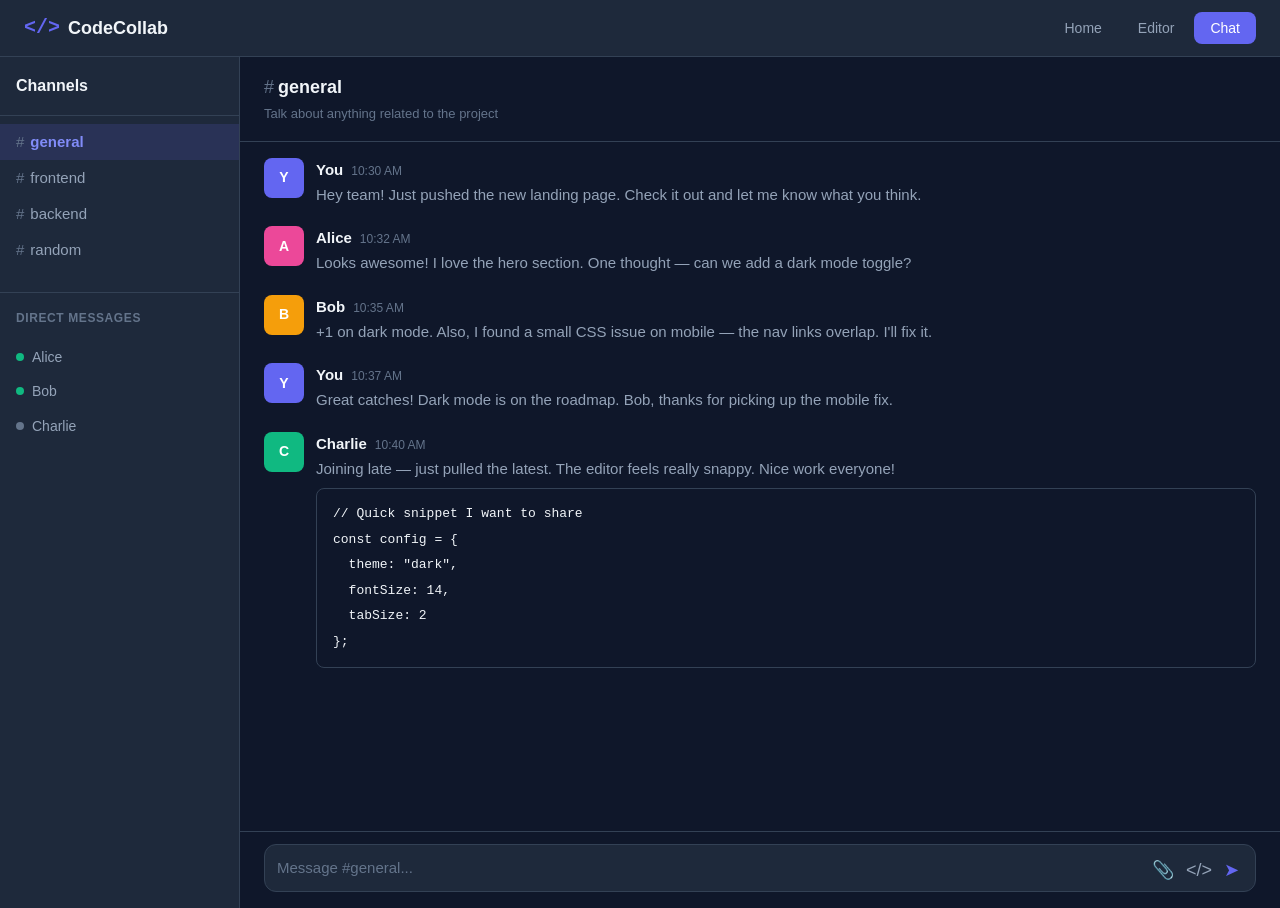
==== chat.html @ 198707e9 "Add CodeCollab web app: landing page, code editor, and team chat - Landing page with hero section, f" ====
<!DOCTYPE html>
<html lang="en">
<head>
  <meta charset="UTF-8">
  <meta name="viewport" content="width=device-width, initial-scale=1.0">
  <title>CodeCollab — Chat</title>
  <link rel="stylesheet" href="css/styles.css">
  <link rel="stylesheet" href="css/chat.css">
</head>
<body>
  <nav class="navbar">
    <div class="nav-brand">
      <span class="logo">&#60;/&#62;</span>
      <span class="brand-name">CodeCollab</span>
    </div>
    <ul class="nav-links">
      <li><a href="index.html">Home</a></li>
      <li><a href="editor.html">Editor</a></li>
      <li><a href="chat.html" class="active">Chat</a></li>
    </ul>
  </nav>

  <div class="chat-layout">
    <!-- Channels Sidebar -->
    <aside class="channels-sidebar">
      <div class="channels-header">
        <h3>Channels</h3>
      </div>
      <ul class="channel-list">
        <li class="channel active" data-channel="general">
          <span class="channel-hash">#</span> general
        </li>
        <li class="channel" data-channel="frontend">
          <span class="channel-hash">#</span> frontend
        </li>
        <li class="channel" data-channel="backend">
          <span class="channel-hash">#</span> backend
        </li>
        <li class="channel" data-channel="random">
          <span class="channel-hash">#</span> random
        </li>
      </ul>
      <div class="dm-section">
        <h4>Direct Messages</h4>
        <ul class="dm-list">
          <li class="dm-item">
            <span class="status-dot online"></span> Alice
          </li>
          <li class="dm-item">
            <span class="status-dot online"></span> Bob
          </li>
          <li class="dm-item">
            <span class="status-dot offline"></span> Charlie
          </li>
        </ul>
      </div>
    </aside>

    <!-- Main Chat Area -->
    <main class="chat-main">
      <div class="chat-header">
        <h2><span class="channel-hash">#</span> general</h2>
        <p class="channel-desc">Talk about anything related to the project</p>
      </div>

      <div class="chat-messages" id="chatMessages">
        <div class="message">
          <div class="msg-avatar" style="background-color: #6366f1;">Y</div>
          <div class="msg-content">
            <div class="msg-header">
              <strong>You</strong>
              <span class="msg-time">10:30 AM</span>
            </div>
            <p>Hey team! Just pushed the new landing page. Check it out and let me know what you think.</p>
          </div>
        </div>

        <div class="message">
          <div class="msg-avatar" style="background-color: #ec4899;">A</div>
          <div class="msg-content">
            <div class="msg-header">
              <strong>Alice</strong>
              <span class="msg-time">10:32 AM</span>
            </div>
            <p>Looks awesome! I love the hero section. One thought — can we add a dark mode toggle?</p>
          </div>
        </div>

        <div class="message">
          <div class="msg-avatar" style="background-color: #f59e0b;">B</div>
          <div class="msg-content">
            <div class="msg-header">
              <strong>Bob</strong>
              <span class="msg-time">10:35 AM</span>
            </div>
            <p>+1 on dark mode. Also, I found a small CSS issue on mobile — the nav links overlap. I'll fix it.</p>
          </div>
        </div>

        <div class="message">
          <div class="msg-avatar" style="background-color: #6366f1;">Y</div>
          <div class="msg-content">
            <div class="msg-header">
              <strong>You</strong>
              <span class="msg-time">10:37 AM</span>
            </div>
            <p>Great catches! Dark mode is on the roadmap. Bob, thanks for picking up the mobile fix.</p>
          </div>
        </div>

        <div class="message">
          <div class="msg-avatar" style="background-color: #10b981;">C</div>
          <div class="msg-content">
            <div class="msg-header">
              <strong>Charlie</strong>
              <span class="msg-time">10:40 AM</span>
            </div>
            <p>Joining late — just pulled the latest. The editor feels really snappy. Nice work everyone!</p>
            <div class="msg-code-block">
              <pre><code>// Quick snippet I want to share
const config = {
  theme: "dark",
  fontSize: 14,
  tabSize: 2
};</code></pre>
            </div>
          </div>
        </div>
      </div>

      <div class="chat-input-area">
        <div class="chat-input-wrapper">
          <textarea
            id="chatInput"
            class="chat-input"
            placeholder="Message #general..."
            rows="1"
          ></textarea>
          <div class="chat-input-actions">
            <button class="btn-icon" title="Attach file">&#128206;</button>
            <button class="btn-icon" title="Insert code block">&#60;/&#62;</button>
            <button class="btn-icon btn-send" id="chatSendBtn" title="Send message">&#10148;</button>
          </div>
        </div>
      </div>
    </main>
  </div>

  <script src="js/chat.js"></script>
</body>
</html>
---- css/styles.css ----
/* ===== Global Styles ===== */
*,
*::before,
*::after {
  margin: 0;
  padding: 0;
  box-sizing: border-box;
}

:root {
  --bg-primary: #0f172a;
  --bg-secondary: #1e293b;
  --bg-tertiary: #334155;
  --text-primary: #f1f5f9;
  --text-secondary: #94a3b8;
  --text-muted: #64748b;
  --accent: #6366f1;
  --accent-hover: #818cf8;
  --border: #334155;
  --success: #10b981;
  --warning: #f59e0b;
  --danger: #ef4444;
  --font-sans: "Inter", -apple-system, BlinkMacSystemFont, "Segoe UI", Roboto, sans-serif;
  --font-mono: "Fira Code", "JetBrains Mono", "Cascadia Code", Consolas, monospace;
  --radius: 8px;
  --shadow: 0 4px 6px -1px rgba(0, 0, 0, 0.3), 0 2px 4px -2px rgba(0, 0, 0, 0.2);
}

html {
  font-size: 16px;
  scroll-behavior: smooth;
}

body {
  font-family: var(--font-sans);
  background-color: var(--bg-primary);
  color: var(--text-primary);
  line-height: 1.6;
  min-height: 100vh;
}

a {
  color: var(--accent);
  text-decoration: none;
  transition: color 0.2s;
}

a:hover {
  color: var(--accent-hover);
}

/* ===== Navbar ===== */
.navbar {
  display: flex;
  align-items: center;
  justify-content: space-between;
  padding: 0.75rem 1.5rem;
  background: var(--bg-secondary);
  border-bottom: 1px solid var(--border);
  position: sticky;
  top: 0;
  z-index: 100;
}

.nav-brand {
  display: flex;
  align-items: center;
  gap: 0.5rem;
}

.logo {
  font-family: var(--font-mono);
  font-size: 1.25rem;
  font-weight: 700;
  color: var(--accent);
}

.brand-name {
  font-size: 1.125rem;
  font-weight: 600;
  color: var(--text-primary);
}

.nav-links {
  display: flex;
  list-style: none;
  gap: 0.25rem;
}

.nav-links a {
  padding: 0.5rem 1rem;
  border-radius: var(--radius);
  color: var(--text-secondary);
  font-size: 0.875rem;
  font-weight: 500;
  transition: background 0.2s, color 0.2s;
}

.nav-links a:hover {
  background: var(--bg-tertiary);
  color: var(--text-primary);
}

.nav-links a.active {
  background: var(--accent);
  color: white;
}

/* ===== Buttons ===== */
.btn {
  display: inline-flex;
  align-items: center;
  justify-content: center;
  padding: 0.625rem 1.5rem;
  border-radius: var(--radius);
  font-size: 0.9375rem;
  font-weight: 600;
  border: none;
  cursor: pointer;
  transition: all 0.2s;
  text-decoration: none;
}

.btn-primary {
  background: var(--accent);
  color: white;
}

.btn-primary:hover {
  background: var(--accent-hover);
  color: white;
  transform: translateY(-1px);
  box-shadow: 0 4px 12px rgba(99, 102, 241, 0.4);
}

.btn-secondary {
  background: transparent;
  color: var(--text-primary);
  border: 1px solid var(--border);
}

.btn-secondary:hover {
  background: var(--bg-tertiary);
  color: white;
  border-color: var(--text-muted);
}

.btn-icon {
  background: transparent;
  border: none;
  color: var(--text-secondary);
  font-size: 1.125rem;
  cursor: pointer;
  padding: 0.25rem;
  border-radius: 4px;
  transition: background 0.2s, color 0.2s;
  line-height: 1;
}

.btn-icon:hover {
  background: var(--bg-tertiary);
  color: var(--text-primary);
}

/* ===== Footer ===== */
.footer {
  text-align: center;
  padding: 1.5rem;
  color: var(--text-muted);
  font-size: 0.8125rem;
  border-top: 1px solid var(--border);
}

/* ===== Utilities ===== */
.status-dot {
  display: inline-block;
  width: 8px;
  height: 8px;
  border-radius: 50%;
}

.status-dot.online {
  background: var(--success);
}

.status-dot.offline {
  background: var(--text-muted);
}

/* ===== Scrollbar ===== */
::-webkit-scrollbar {
  width: 6px;
  height: 6px;
}

::-webkit-scrollbar-track {
  background: var(--bg-primary);
}

::-webkit-scrollbar-thumb {
  background: var(--bg-tertiary);
  border-radius: 3px;
}

::-webkit-scrollbar-thumb:hover {
  background: var(--text-muted);
}

/* ===== Responsive ===== */
@media (max-width: 768px) {
  .navbar {
    flex-direction: column;
    gap: 0.5rem;
    padding: 0.75rem;
  }

  .nav-links a {
    padding: 0.375rem 0.75rem;
    font-size: 0.8125rem;
  }
}
---- css/chat.css ----
/* ===== Chat Layout ===== */
.chat-layout {
  display: grid;
  grid-template-columns: 240px 1fr;
  height: calc(100vh - 49px);
  overflow: hidden;
}

/* ===== Channels Sidebar ===== */
.channels-sidebar {
  background: var(--bg-secondary);
  border-right: 1px solid var(--border);
  display: flex;
  flex-direction: column;
  overflow-y: auto;
}

.channels-header {
  padding: 1rem;
  border-bottom: 1px solid var(--border);
}

.channels-header h3 {
  font-size: 1rem;
  font-weight: 700;
}

.channel-list {
  list-style: none;
  padding: 0.5rem 0;
}

.channel {
  display: flex;
  align-items: center;
  gap: 0.375rem;
  padding: 0.375rem 1rem;
  font-size: 0.9375rem;
  color: var(--text-secondary);
  cursor: pointer;
  transition: background 0.15s;
}

.channel:hover {
  background: var(--bg-tertiary);
  color: var(--text-primary);
}

.channel.active {
  background: rgba(99, 102, 241, 0.15);
  color: var(--accent-hover);
  font-weight: 600;
}

.channel-hash {
  color: var(--text-muted);
  font-weight: 400;
}

.dm-section {
  padding: 1rem;
  border-top: 1px solid var(--border);
  margin-top: 1rem;
}

.dm-section h4 {
  font-size: 0.75rem;
  font-weight: 600;
  text-transform: uppercase;
  letter-spacing: 0.05em;
  color: var(--text-muted);
  margin-bottom: 0.75rem;
}

.dm-list {
  list-style: none;
}

.dm-item {
  display: flex;
  align-items: center;
  gap: 0.5rem;
  padding: 0.375rem 0;
  font-size: 0.875rem;
  color: var(--text-secondary);
  cursor: pointer;
}

.dm-item:hover {
  color: var(--text-primary);
}

/* ===== Chat Main ===== */
.chat-main {
  display: flex;
  flex-direction: column;
  overflow: hidden;
}

.chat-header {
  padding: 1rem 1.5rem;
  border-bottom: 1px solid var(--border);
}

.chat-header h2 {
  font-size: 1.125rem;
  font-weight: 700;
  display: flex;
  align-items: center;
  gap: 0.25rem;
}

.chat-header .channel-hash {
  font-weight: 400;
  color: var(--text-muted);
}

.channel-desc {
  font-size: 0.8125rem;
  color: var(--text-muted);
  margin-top: 0.125rem;
}

/* Messages */
.chat-messages {
  flex: 1;
  overflow-y: auto;
  padding: 1rem 1.5rem;
  display: flex;
  flex-direction: column;
  gap: 1.25rem;
}

.message {
  display: flex;
  gap: 0.75rem;
}

.msg-avatar {
  width: 40px;
  height: 40px;
  border-radius: 8px;
  display: flex;
  align-items: center;
  justify-content: center;
  font-size: 0.875rem;
  font-weight: 700;
  color: white;
  flex-shrink: 0;
}

.msg-content {
  flex: 1;
  min-width: 0;
}

.msg-header {
  display: flex;
  align-items: baseline;
  gap: 0.5rem;
  margin-bottom: 0.125rem;
}

.msg-header strong {
  font-size: 0.9375rem;
}

.msg-time {
  font-size: 0.75rem;
  color: var(--text-muted);
}

.msg-content p {
  font-size: 0.9375rem;
  color: var(--text-secondary);
  line-height: 1.5;
}

.msg-code-block {
  margin-top: 0.5rem;
  background: var(--bg-primary);
  border: 1px solid var(--border);
  border-radius: var(--radius);
  overflow-x: auto;
}

.msg-code-block pre {
  padding: 0.75rem 1rem;
}

.msg-code-block code {
  font-family: var(--font-mono);
  font-size: 0.8125rem;
  color: var(--text-primary);
  line-height: 1.6;
}

/* Chat Input */
.chat-input-area {
  padding: 0.75rem 1.5rem 1rem;
  border-top: 1px solid var(--border);
}

.chat-input-wrapper {
  display: flex;
  align-items: flex-end;
  background: var(--bg-secondary);
  border: 1px solid var(--border);
  border-radius: 12px;
  padding: 0.5rem 0.75rem;
  transition: border-color 0.2s;
}

.chat-input-wrapper:focus-within {
  border-color: var(--accent);
}

.chat-input {
  flex: 1;
  background: transparent;
  border: none;
  outline: none;
  color: var(--text-primary);
  font-size: 0.9375rem;
  font-family: var(--font-sans);
  resize: none;
  padding: 0.25rem 0;
  line-height: 1.5;
}

.chat-input::placeholder {
  color: var(--text-muted);
}

.chat-input-actions {
  display: flex;
  align-items: center;
  gap: 0.25rem;
  margin-left: 0.5rem;
}

.btn-send {
  color: var(--accent);
}

.btn-send:hover {
  color: var(--accent-hover);
}

/* ===== Responsive ===== */
@media (max-width: 768px) {
  .chat-layout {
    grid-template-columns: 1fr;
  }

  .channels-sidebar {
    display: none;
  }

  .chat-messages {
    padding: 1rem;
  }

  .chat-input-area {
    padding: 0.75rem 1rem;
  }
}
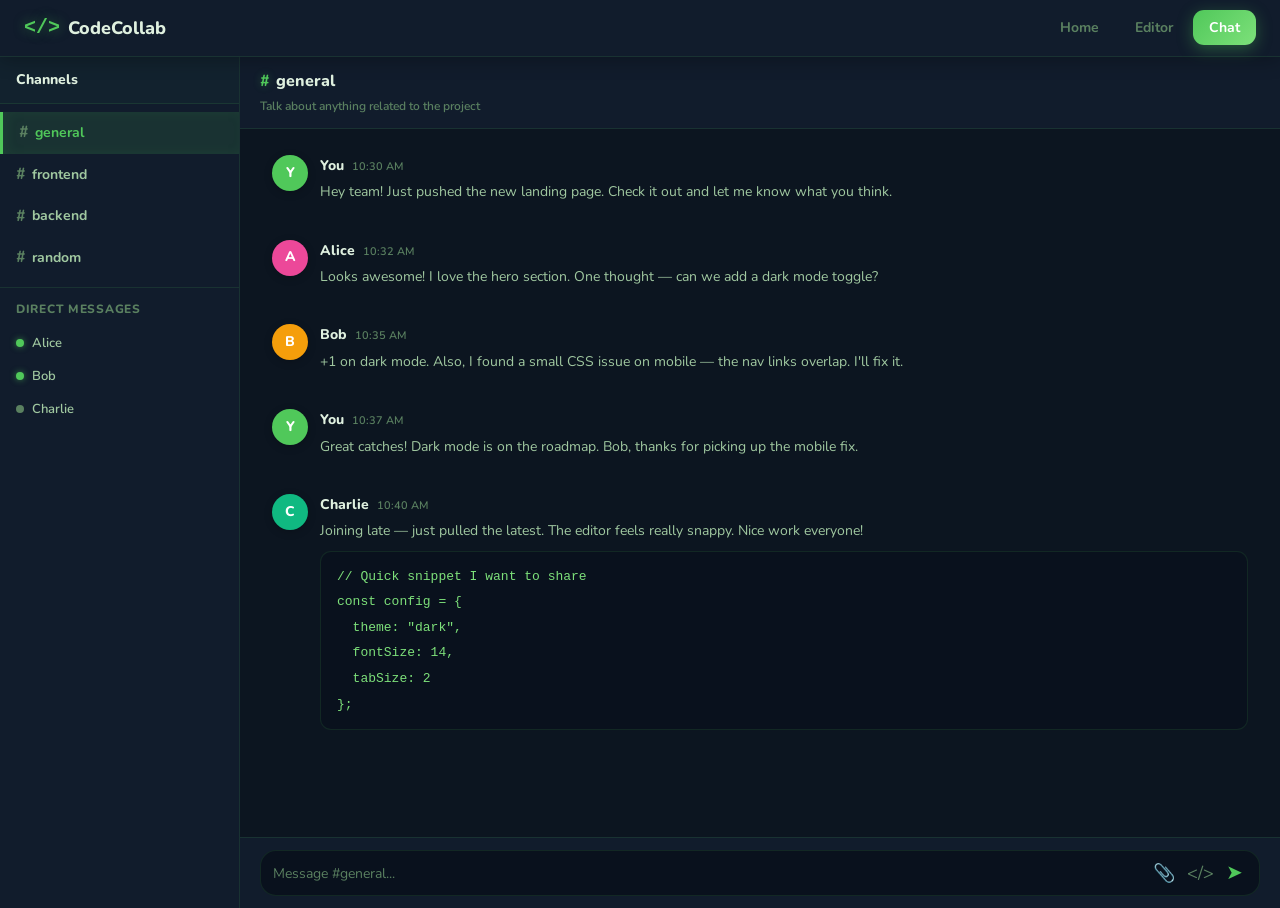
==== commit da1d3871: "Restyle CodeCollab with cartoon lamp theme - Dark navy background (#0c1520) with green glow accents " ====
--- a/chat.html
+++ b/chat.html
@@ -8,9 +8,12 @@
   <link rel="stylesheet" href="css/chat.css">
 </head>
 <body>
+  <div id="stars"></div>
+  <div class="glow-overlay"></div>
+
   <nav class="navbar">
     <div class="nav-brand">
-      <span class="logo">&#60;/&#62;</span>
+      <span class="logo">&lt;/&gt;</span>
       <span class="brand-name">CodeCollab</span>
     </div>
     <ul class="nav-links">
@@ -65,7 +68,7 @@
 
       <div class="chat-messages" id="chatMessages">
         <div class="message">
-          <div class="msg-avatar" style="background-color: #6366f1;">Y</div>
+          <div class="msg-avatar" style="background-color: #50c85a;">Y</div>
           <div class="msg-content">
             <div class="msg-header">
               <strong>You</strong>
@@ -98,7 +101,7 @@
         </div>
 
         <div class="message">
-          <div class="msg-avatar" style="background-color: #6366f1;">Y</div>
+          <div class="msg-avatar" style="background-color: #50c85a;">Y</div>
           <div class="msg-content">
             <div class="msg-header">
               <strong>You</strong>
@@ -138,7 +141,7 @@
           ></textarea>
           <div class="chat-input-actions">
             <button class="btn-icon" title="Attach file">&#128206;</button>
-            <button class="btn-icon" title="Insert code block">&#60;/&#62;</button>
+            <button class="btn-icon" title="Insert code block">&lt;/&gt;</button>
             <button class="btn-icon btn-send" id="chatSendBtn" title="Send message">&#10148;</button>
           </div>
         </div>
@@ -146,6 +149,7 @@
     </main>
   </div>
 
+  <script src="js/stars.js"></script>
   <script src="js/chat.js"></script>
 </body>
 </html>
--- a/css/styles.css
+++ b/css/styles.css
@@ -1,4 +1,6 @@
-/* ===== Global Styles ===== */
+/* ===== Global Styles — Cartoon Lamp Theme ===== */
+@import url('https://fonts.googleapis.com/css2?family=Nunito:wght@400;600;700;800;900&display=swap');
+
 *,
 *::before,
 *::after {
@@ -8,22 +10,21 @@
 }
 
 :root {
-  --bg-primary: #0f172a;
-  --bg-secondary: #1e293b;
-  --bg-tertiary: #334155;
-  --text-primary: #f1f5f9;
-  --text-secondary: #94a3b8;
-  --text-muted: #64748b;
-  --accent: #6366f1;
-  --accent-hover: #818cf8;
-  --border: #334155;
-  --success: #10b981;
-  --warning: #f59e0b;
-  --danger: #ef4444;
-  --font-sans: "Inter", -apple-system, BlinkMacSystemFont, "Segoe UI", Roboto, sans-serif;
-  --font-mono: "Fira Code", "JetBrains Mono", "Cascadia Code", Consolas, monospace;
-  --radius: 8px;
-  --shadow: 0 4px 6px -1px rgba(0, 0, 0, 0.3), 0 2px 4px -2px rgba(0, 0, 0, 0.2);
+  --bg: #0c1520;
+  --card: #111c2c;
+  --green: #50c85a;
+  --green2: #7de07a;
+  --green-glow: rgba(80, 200, 90, 0.35);
+  --text: #dff0df;
+  --text-secondary: #a0c8a0;
+  --muted: #5a8060;
+  --input-bg: #09111d;
+  --border: rgba(80, 200, 90, 0.12);
+  --border-glow: rgba(80, 200, 90, 0.45);
+  --font: 'Nunito', sans-serif;
+  --font-mono: 'Fira Code', 'JetBrains Mono', Consolas, monospace;
+  --radius: 16px;
+  --radius-sm: 11px;
 }
 
 html {
@@ -32,21 +33,52 @@
 }
 
 body {
-  font-family: var(--font-sans);
-  background-color: var(--bg-primary);
-  color: var(--text-primary);
+  font-family: var(--font);
+  background: var(--bg);
+  color: var(--text);
   line-height: 1.6;
   min-height: 100vh;
+  position: relative;
+  overflow-x: hidden;
 }
 
 a {
-  color: var(--accent);
+  color: var(--green);
   text-decoration: none;
   transition: color 0.2s;
 }
 
 a:hover {
-  color: var(--accent-hover);
+  color: var(--green2);
+}
+
+/* ===== Star Field ===== */
+#stars {
+  position: fixed;
+  inset: 0;
+  pointer-events: none;
+  z-index: 0;
+  overflow: hidden;
+}
+
+.star {
+  position: absolute;
+  background: #fff;
+  border-radius: 50%;
+  animation: twinkle var(--d) ease-in-out infinite;
+}
+
+@keyframes twinkle {
+  0%, 100% { opacity: var(--min); }
+  50% { opacity: var(--max); }
+}
+
+.glow-overlay {
+  position: fixed;
+  inset: 0;
+  pointer-events: none;
+  z-index: 0;
+  background: radial-gradient(ellipse 50% 70% at 30% 60%, rgba(60, 170, 70, 0.07), transparent);
 }
 
 /* ===== Navbar ===== */
@@ -55,11 +87,12 @@
   align-items: center;
   justify-content: space-between;
   padding: 0.75rem 1.5rem;
-  background: var(--bg-secondary);
-  border-bottom: 1px solid var(--border);
+  background: var(--card);
+  border-bottom: 1.5px solid var(--border);
   position: sticky;
   top: 0;
   z-index: 100;
+  box-shadow: 0 2px 20px rgba(0, 0, 0, 0.3);
 }
 
 .nav-brand {
@@ -71,14 +104,15 @@
 .logo {
   font-family: var(--font-mono);
   font-size: 1.25rem;
-  font-weight: 700;
-  color: var(--accent);
+  font-weight: 900;
+  color: var(--green);
+  text-shadow: 0 0 12px rgba(80, 200, 90, 0.5);
 }
 
 .brand-name {
   font-size: 1.125rem;
-  font-weight: 600;
-  color: var(--text-primary);
+  font-weight: 800;
+  color: var(--text);
 }
 
 .nav-links {
@@ -89,21 +123,22 @@
 
 .nav-links a {
   padding: 0.5rem 1rem;
-  border-radius: var(--radius);
-  color: var(--text-secondary);
+  border-radius: var(--radius-sm);
+  color: var(--muted);
   font-size: 0.875rem;
-  font-weight: 500;
-  transition: background 0.2s, color 0.2s;
+  font-weight: 700;
+  transition: background 0.2s, color 0.2s, box-shadow 0.3s;
 }
 
 .nav-links a:hover {
-  background: var(--bg-tertiary);
-  color: var(--text-primary);
+  background: rgba(80, 200, 90, 0.08);
+  color: var(--text);
 }
 
 .nav-links a.active {
-  background: var(--accent);
-  color: white;
+  background: linear-gradient(135deg, var(--green), var(--green2));
+  color: white;
+  box-shadow: 0 4px 16px rgba(80, 200, 90, 0.35);
 }
 
 /* ===== Buttons ===== */
@@ -111,67 +146,85 @@
   display: inline-flex;
   align-items: center;
   justify-content: center;
-  padding: 0.625rem 1.5rem;
-  border-radius: var(--radius);
+  padding: 0.75rem 1.75rem;
+  border-radius: var(--radius-sm);
   font-size: 0.9375rem;
-  font-weight: 600;
+  font-weight: 800;
   border: none;
   cursor: pointer;
   transition: all 0.2s;
   text-decoration: none;
+  font-family: var(--font);
+  letter-spacing: 0.3px;
+  position: relative;
+  overflow: hidden;
+}
+
+.btn::after {
+  content: '';
+  position: absolute;
+  inset: 0;
+  background: linear-gradient(180deg, rgba(255, 255, 255, 0.15) 0%, transparent 60%);
+  pointer-events: none;
 }
 
 .btn-primary {
-  background: var(--accent);
+  background: linear-gradient(135deg, var(--green), var(--green2));
   color: white;
 }
 
 .btn-primary:hover {
-  background: var(--accent-hover);
   color: white;
   transform: translateY(-1px);
-  box-shadow: 0 4px 12px rgba(99, 102, 241, 0.4);
-}
+  box-shadow: 0 6px 28px rgba(80, 200, 90, 0.5);
+  filter: brightness(1.08);
+}
+
+.btn-primary:active { transform: scale(0.97); }
 
 .btn-secondary {
-  background: transparent;
-  color: var(--text-primary);
-  border: 1px solid var(--border);
+  background: var(--card);
+  color: var(--text);
+  border: 1.5px solid var(--border);
 }
 
 .btn-secondary:hover {
-  background: var(--bg-tertiary);
-  color: white;
-  border-color: var(--text-muted);
+  border-color: var(--border-glow);
+  color: white;
+  box-shadow: 0 0 20px rgba(80, 200, 90, 0.15);
 }
 
 .btn-icon {
   background: transparent;
   border: none;
-  color: var(--text-secondary);
+  color: var(--muted);
   font-size: 1.125rem;
   cursor: pointer;
   padding: 0.25rem;
   border-radius: 4px;
   transition: background 0.2s, color 0.2s;
   line-height: 1;
+  font-family: var(--font);
 }
 
 .btn-icon:hover {
-  background: var(--bg-tertiary);
-  color: var(--text-primary);
+  background: rgba(80, 200, 90, 0.1);
+  color: var(--green);
 }
 
 /* ===== Footer ===== */
 .footer {
   text-align: center;
   padding: 1.5rem;
-  color: var(--text-muted);
+  color: var(--muted);
   font-size: 0.8125rem;
-  border-top: 1px solid var(--border);
-}
-
-/* ===== Utilities ===== */
+  font-weight: 600;
+  border-top: 1.5px solid var(--border);
+  position: relative;
+  z-index: 1;
+}
+
+/* ===== Status Dots ===== */
 .status-dot {
   display: inline-block;
   width: 8px;
@@ -180,31 +233,19 @@
 }
 
 .status-dot.online {
-  background: var(--success);
+  background: var(--green);
+  box-shadow: 0 0 6px rgba(80, 200, 90, 0.6);
 }
 
 .status-dot.offline {
-  background: var(--text-muted);
+  background: var(--muted);
 }
 
 /* ===== Scrollbar ===== */
-::-webkit-scrollbar {
-  width: 6px;
-  height: 6px;
-}
-
-::-webkit-scrollbar-track {
-  background: var(--bg-primary);
-}
-
-::-webkit-scrollbar-thumb {
-  background: var(--bg-tertiary);
-  border-radius: 3px;
-}
-
-::-webkit-scrollbar-thumb:hover {
-  background: var(--text-muted);
-}
+::-webkit-scrollbar { width: 6px; height: 6px; }
+::-webkit-scrollbar-track { background: var(--bg); }
+::-webkit-scrollbar-thumb { background: rgba(80, 200, 90, 0.2); border-radius: 3px; }
+::-webkit-scrollbar-thumb:hover { background: rgba(80, 200, 90, 0.4); }
 
 /* ===== Responsive ===== */
 @media (max-width: 768px) {
@@ -213,7 +254,6 @@
     gap: 0.5rem;
     padding: 0.75rem;
   }
-
   .nav-links a {
     padding: 0.375rem 0.75rem;
     font-size: 0.8125rem;
--- a/css/chat.css
+++ b/css/chat.css
@@ -1,28 +1,32 @@
-/* ===== Chat Layout ===== */
+/* ===== Chat Page — Cartoon Theme ===== */
+
 .chat-layout {
   display: grid;
   grid-template-columns: 240px 1fr;
   height: calc(100vh - 49px);
-  overflow: hidden;
+  position: relative;
+  z-index: 1;
 }
 
 /* ===== Channels Sidebar ===== */
 .channels-sidebar {
-  background: var(--bg-secondary);
-  border-right: 1px solid var(--border);
+  background: var(--card);
+  border-right: 1.5px solid var(--border);
   display: flex;
   flex-direction: column;
   overflow-y: auto;
 }
 
 .channels-header {
-  padding: 1rem;
-  border-bottom: 1px solid var(--border);
+  padding: 0.75rem 1rem;
+  border-bottom: 1.5px solid var(--border);
+  background: rgba(80, 200, 90, 0.03);
 }
 
 .channels-header h3 {
-  font-size: 1rem;
-  font-weight: 700;
+  font-size: 0.875rem;
+  font-weight: 800;
+  color: var(--text);
 }
 
 .channel-list {
@@ -33,43 +37,47 @@
 .channel {
   display: flex;
   align-items: center;
-  gap: 0.375rem;
-  padding: 0.375rem 1rem;
-  font-size: 0.9375rem;
+  gap: 0.25rem;
+  padding: 0.5rem 1rem;
+  font-size: 0.875rem;
+  font-weight: 700;
   color: var(--text-secondary);
   cursor: pointer;
-  transition: background 0.15s;
+  transition: background 0.15s, color 0.15s;
 }
 
 .channel:hover {
-  background: var(--bg-tertiary);
-  color: var(--text-primary);
+  background: rgba(80, 200, 90, 0.08);
+  color: var(--text);
 }
 
 .channel.active {
-  background: rgba(99, 102, 241, 0.15);
-  color: var(--accent-hover);
-  font-weight: 600;
+  background: rgba(80, 200, 90, 0.12);
+  color: var(--green);
+  border-left: 3px solid var(--green);
+  box-shadow: inset 4px 0 12px rgba(80, 200, 90, 0.08);
 }
 
 .channel-hash {
-  color: var(--text-muted);
-  font-weight: 400;
-}
-
+  color: var(--muted);
+  font-weight: 800;
+  font-size: 1rem;
+  margin-right: 0.125rem;
+}
+
+/* ===== DM Section ===== */
 .dm-section {
-  padding: 1rem;
-  border-top: 1px solid var(--border);
-  margin-top: 1rem;
+  border-top: 1.5px solid var(--border);
+  padding: 0.75rem 0;
 }
 
 .dm-section h4 {
+  padding: 0 1rem 0.5rem;
   font-size: 0.75rem;
-  font-weight: 600;
+  font-weight: 800;
   text-transform: uppercase;
-  letter-spacing: 0.05em;
-  color: var(--text-muted);
-  margin-bottom: 0.75rem;
+  letter-spacing: 0.06em;
+  color: var(--muted);
 }
 
 .dm-list {
@@ -80,73 +88,87 @@
   display: flex;
   align-items: center;
   gap: 0.5rem;
-  padding: 0.375rem 0;
-  font-size: 0.875rem;
+  padding: 0.375rem 1rem;
+  font-size: 0.8125rem;
+  font-weight: 600;
   color: var(--text-secondary);
   cursor: pointer;
+  transition: background 0.15s, color 0.15s;
 }
 
 .dm-item:hover {
-  color: var(--text-primary);
-}
-
-/* ===== Chat Main ===== */
+  background: rgba(80, 200, 90, 0.06);
+  color: var(--text);
+}
+
+/* ===== Chat Main Area ===== */
 .chat-main {
   display: flex;
   flex-direction: column;
   overflow: hidden;
+  background: var(--bg);
 }
 
 .chat-header {
-  padding: 1rem 1.5rem;
-  border-bottom: 1px solid var(--border);
+  padding: 0.75rem 1.25rem;
+  border-bottom: 1.5px solid var(--border);
+  background: var(--card);
 }
 
 .chat-header h2 {
-  font-size: 1.125rem;
-  font-weight: 700;
+  font-size: 1rem;
+  font-weight: 800;
   display: flex;
   align-items: center;
   gap: 0.25rem;
 }
 
 .chat-header .channel-hash {
-  font-weight: 400;
-  color: var(--text-muted);
+  color: var(--green);
+  text-shadow: 0 0 8px rgba(80, 200, 90, 0.3);
 }
 
 .channel-desc {
-  font-size: 0.8125rem;
-  color: var(--text-muted);
+  font-size: 0.75rem;
+  color: var(--muted);
+  font-weight: 600;
   margin-top: 0.125rem;
 }
 
-/* Messages */
+/* ===== Messages ===== */
 .chat-messages {
   flex: 1;
   overflow-y: auto;
-  padding: 1rem 1.5rem;
+  padding: 1rem 1.25rem;
   display: flex;
   flex-direction: column;
-  gap: 1.25rem;
+  gap: 1rem;
 }
 
 .message {
   display: flex;
   gap: 0.75rem;
+  padding: 0.625rem 0.75rem;
+  border-radius: var(--radius);
+  transition: background 0.15s;
+}
+
+.message:hover {
+  background: rgba(80, 200, 90, 0.04);
 }
 
 .msg-avatar {
-  width: 40px;
-  height: 40px;
-  border-radius: 8px;
+  width: 36px;
+  height: 36px;
+  border-radius: 50%;
   display: flex;
   align-items: center;
   justify-content: center;
   font-size: 0.875rem;
-  font-weight: 700;
+  font-weight: 800;
   color: white;
   flex-shrink: 0;
+  box-shadow: 0 2px 8px rgba(0, 0, 0, 0.2);
 }
 
 .msg-content {
@@ -158,93 +180,100 @@
   display: flex;
   align-items: baseline;
   gap: 0.5rem;
-  margin-bottom: 0.125rem;
+  margin-bottom: 0.25rem;
 }
 
 .msg-header strong {
-  font-size: 0.9375rem;
+  font-size: 0.875rem;
+  font-weight: 800;
 }
 
 .msg-time {
-  font-size: 0.75rem;
-  color: var(--text-muted);
+  font-size: 0.6875rem;
+  color: var(--muted);
+  font-weight: 600;
 }
 
 .msg-content p {
-  font-size: 0.9375rem;
+  font-size: 0.875rem;
+  line-height: 1.6;
   color: var(--text-secondary);
-  line-height: 1.5;
 }
 
 .msg-code-block {
   margin-top: 0.5rem;
-  background: var(--bg-primary);
-  border: 1px solid var(--border);
-  border-radius: var(--radius);
+  background: var(--input-bg);
+  border: 1.5px solid var(--border);
+  border-radius: var(--radius-sm);
+  padding: 0.75rem 1rem;
   overflow-x: auto;
 }
 
 .msg-code-block pre {
-  padding: 0.75rem 1rem;
+  margin: 0;
 }
 
 .msg-code-block code {
   font-family: var(--font-mono);
   font-size: 0.8125rem;
-  color: var(--text-primary);
   line-height: 1.6;
-}
-
-/* Chat Input */
+  color: var(--green2);
+}
+
+/* ===== Chat Input ===== */
 .chat-input-area {
-  padding: 0.75rem 1.5rem 1rem;
-  border-top: 1px solid var(--border);
+  padding: 0.75rem 1.25rem;
+  border-top: 1.5px solid var(--border);
+  background: var(--card);
 }
 
 .chat-input-wrapper {
   display: flex;
   align-items: flex-end;
-  background: var(--bg-secondary);
-  border: 1px solid var(--border);
-  border-radius: 12px;
+  gap: 0.5rem;
+  background: var(--input-bg);
+  border: 1.5px solid var(--border);
+  border-radius: var(--radius);
   padding: 0.5rem 0.75rem;
-  transition: border-color 0.2s;
+  transition: border-color 0.3s, box-shadow 0.3s;
 }
 
 .chat-input-wrapper:focus-within {
-  border-color: var(--accent);
+  border-color: var(--green);
+  box-shadow: 0 0 20px rgba(80, 200, 90, 0.12);
 }
 
 .chat-input {
   flex: 1;
   background: transparent;
   border: none;
+  color: var(--text);
+  font-size: 0.875rem;
+  font-family: var(--font);
+  resize: none;
   outline: none;
-  color: var(--text-primary);
-  font-size: 0.9375rem;
-  font-family: var(--font-sans);
-  resize: none;
-  padding: 0.25rem 0;
   line-height: 1.5;
+  min-height: 24px;
 }
 
 .chat-input::placeholder {
-  color: var(--text-muted);
+  color: var(--muted);
 }
 
 .chat-input-actions {
   display: flex;
   align-items: center;
   gap: 0.25rem;
-  margin-left: 0.5rem;
 }
 
 .btn-send {
-  color: var(--accent);
+  color: var(--green) !important;
+  font-size: 1.25rem !important;
 }
 
 .btn-send:hover {
-  color: var(--accent-hover);
+  color: var(--green2) !important;
+  text-shadow: 0 0 8px rgba(80, 200, 90, 0.5);
 }
 
 /* ===== Responsive ===== */
@@ -252,16 +281,5 @@
   .chat-layout {
     grid-template-columns: 1fr;
   }
-
-  .channels-sidebar {
-    display: none;
-  }
-
-  .chat-messages {
-    padding: 1rem;
-  }
-
-  .chat-input-area {
-    padding: 0.75rem 1rem;
-  }
-}
+  .channels-sidebar { display: none; }
+}
